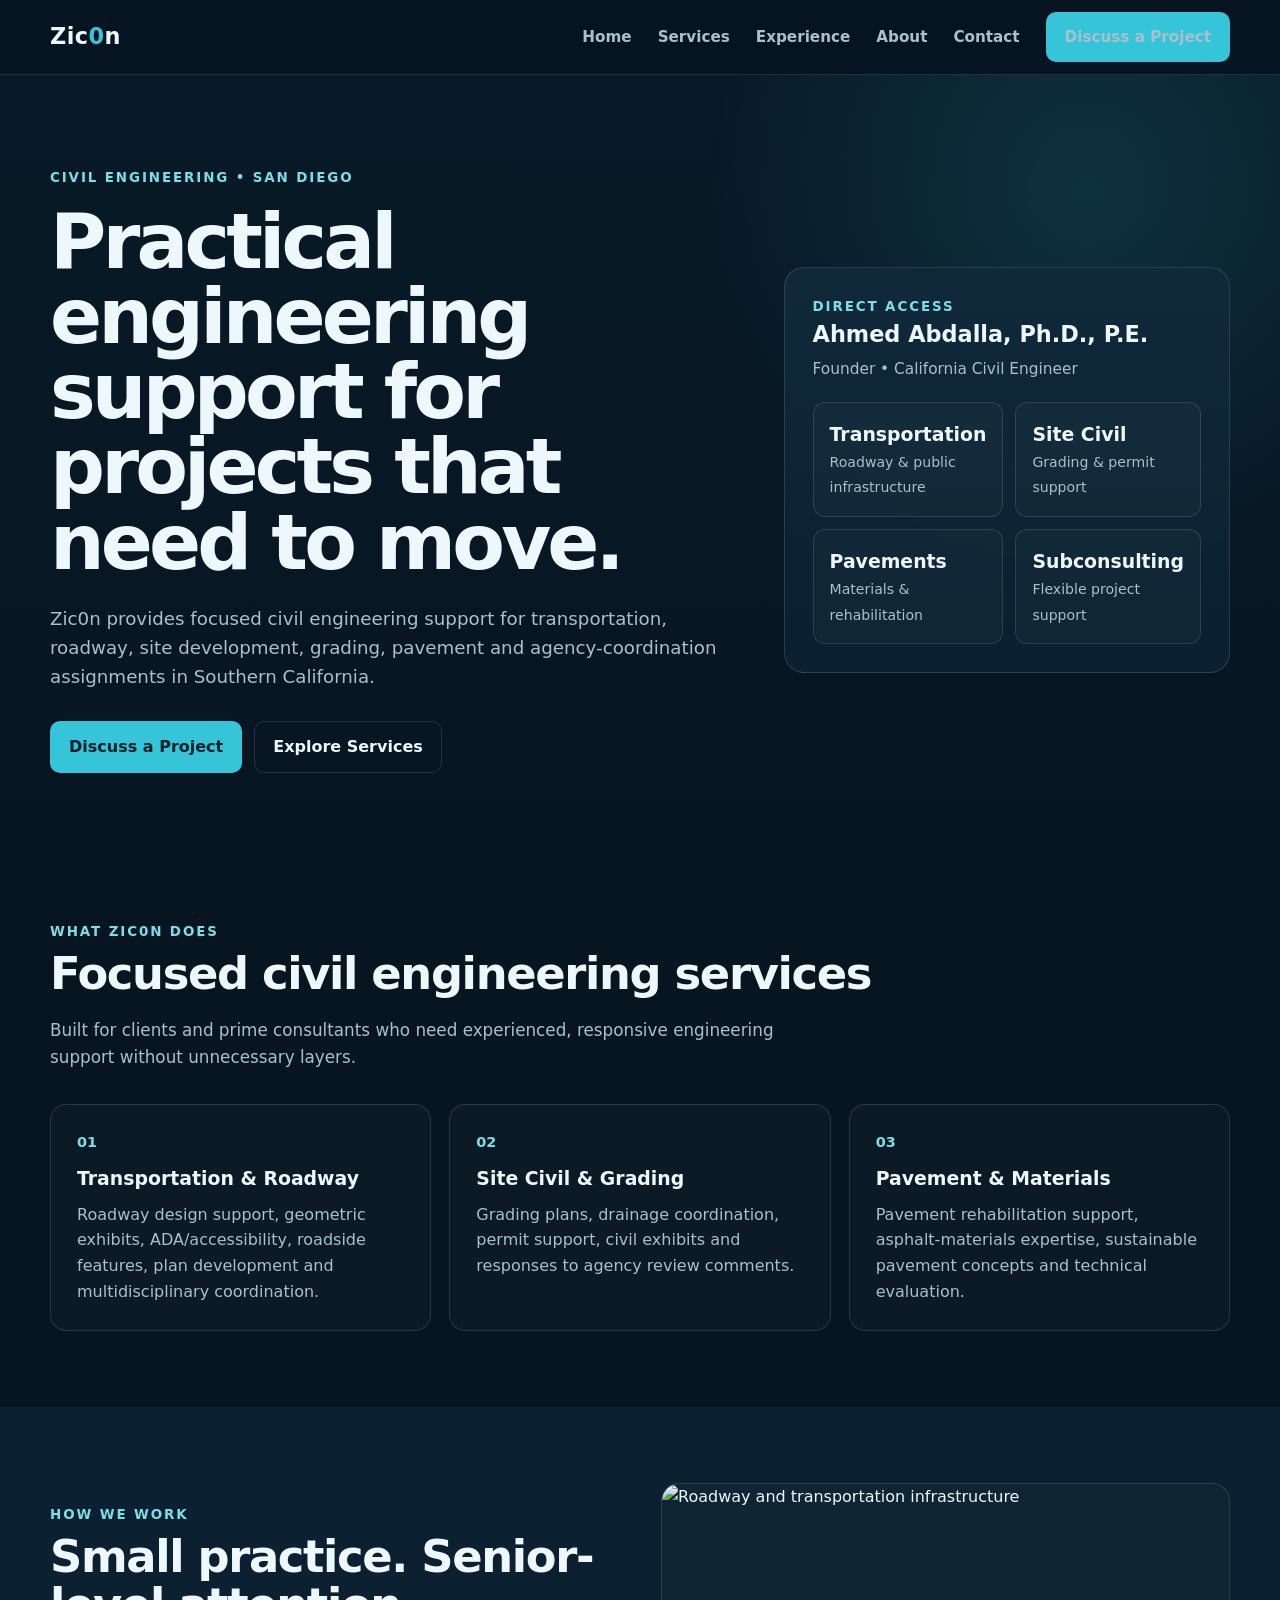
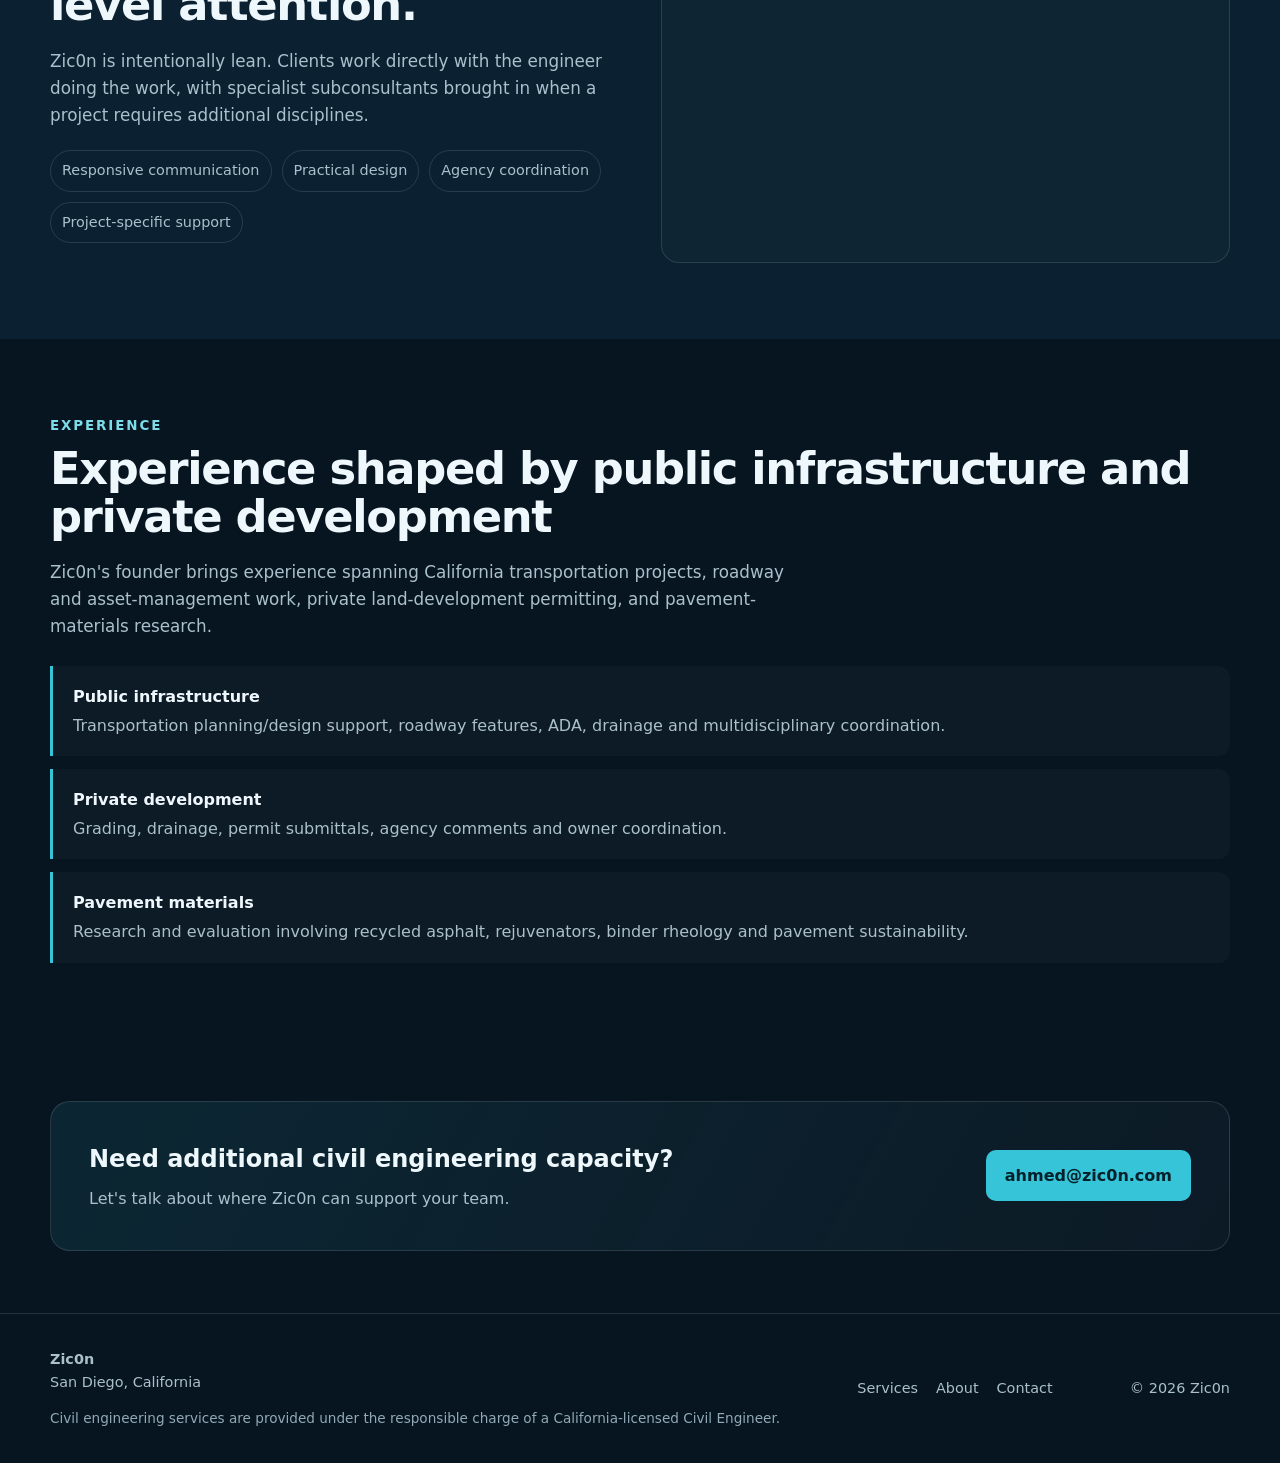
==== index.html @ ede92793 "Add files via upload" ====
<!doctype html><html lang="en"><head><meta charset="utf-8"><meta name="viewport" content="width=device-width,initial-scale=1"><title>Zic0n | Civil Engineering & Transportation Consulting</title><meta name="description" content="Zic0n is a San Diego civil engineering practice providing transportation, roadway, site civil, grading, pavement and agency coordination support."><link rel="canonical" href="https://zic0n.com/"><link rel="stylesheet" href="styles.css"></head><body><header class="nav"><div class="wrap nav-inner"><a class="brand" href="index.html">Zic<span>0</span>n</a><button class="menu-btn" aria-label="Toggle navigation" aria-expanded="false">Menu</button><nav class="nav-links"><a href="index.html">Home</a><a href="services.html">Services</a><a href="experience.html">Experience</a><a href="about.html">About</a><a href="contact.html">Contact</a><a class="btn btn-primary" href="mailto:ahmed@zic0n.com?subject=Project%20Inquiry">Discuss a Project</a></nav></div></header>
<main><section class="hero"><div class="wrap hero-grid"><div><div class="eyebrow">Civil Engineering • San Diego</div><h1>Practical engineering support for projects that need to move.</h1><p>Zic0n provides focused civil engineering support for transportation, roadway, site development, grading, pavement and agency-coordination assignments in Southern California.</p><div style="display:flex;gap:12px;flex-wrap:wrap"><a class="btn btn-primary" href="contact.html">Discuss a Project</a><a class="btn btn-ghost" href="services.html">Explore Services</a></div></div><aside class="hero-card"><div class="eyebrow">Direct access</div><strong>Ahmed Abdalla, Ph.D., P.E.</strong><p>Founder • California Civil Engineer</p><div class="stat-grid"><div class="stat"><b>Transportation</b><span>Roadway & public infrastructure</span></div><div class="stat"><b>Site Civil</b><span>Grading & permit support</span></div><div class="stat"><b>Pavements</b><span>Materials & rehabilitation</span></div><div class="stat"><b>Subconsulting</b><span>Flexible project support</span></div></div></aside></div></section>
<section class="section"><div class="wrap"><div class="eyebrow">What Zic0n does</div><h2>Focused civil engineering services</h2><p class="lead">Built for clients and prime consultants who need experienced, responsive engineering support without unnecessary layers.</p><div class="cards"><article class="card"><div class="num">01</div><h3>Transportation & Roadway</h3><p>Roadway design support, geometric exhibits, ADA/accessibility, roadside features, plan development and multidisciplinary coordination.</p></article><article class="card"><div class="num">02</div><h3>Site Civil & Grading</h3><p>Grading plans, drainage coordination, permit support, civil exhibits and responses to agency review comments.</p></article><article class="card"><div class="num">03</div><h3>Pavement & Materials</h3><p>Pavement rehabilitation support, asphalt-materials expertise, sustainable pavement concepts and technical evaluation.</p></article></div></div></section>
<section class="section section-alt"><div class="wrap split"><div><div class="eyebrow">How we work</div><h2>Small practice. Senior-level attention.</h2><p class="lead">Zic0n is intentionally lean. Clients work directly with the engineer doing the work, with specialist subconsultants brought in when a project requires additional disciplines.</p><div class="pill-row"><span class="pill">Responsive communication</span><span class="pill">Practical design</span><span class="pill">Agency coordination</span><span class="pill">Project-specific support</span></div></div><div class="photo"><img src="images/transportation-roadway.jpg" alt="Roadway and transportation infrastructure"></div></div></section>
<section class="section"><div class="wrap"><div class="eyebrow">Experience</div><h2>Experience shaped by public infrastructure and private development</h2><p class="lead">Zic0n's founder brings experience spanning California transportation projects, roadway and asset-management work, private land-development permitting, and pavement-materials research.</p><div class="list"><div class="list-item"><strong>Public infrastructure</strong><span>Transportation planning/design support, roadway features, ADA, drainage and multidisciplinary coordination.</span></div><div class="list-item"><strong>Private development</strong><span>Grading, drainage, permit submittals, agency comments and owner coordination.</span></div><div class="list-item"><strong>Pavement materials</strong><span>Research and evaluation involving recycled asphalt, rejuvenators, binder rheology and pavement sustainability.</span></div></div></div></section>
<section class="cta"><div class="wrap cta-box"><div><h2>Need additional civil engineering capacity?</h2><p>Let's talk about where Zic0n can support your team.</p></div><a class="btn btn-primary" href="mailto:ahmed@zic0n.com?subject=Project%20Inquiry">ahmed@zic0n.com</a></div></section></main><footer class="footer"><div class="wrap footer-inner"><div><strong>Zic0n</strong><div>San Diego, California</div><div class="notice">Civil engineering services are provided under the responsible charge of a California-licensed Civil Engineer.</div></div><div class="footer-links"><a href="services.html">Services</a><a href="about.html">About</a><a href="contact.html">Contact</a></div><div>© <span data-year></span> Zic0n</div></div></footer><script src="app.js"></script></body></html>
---- styles.css ----
:root{
  --navy:#071521;--navy2:#0b2131;--panel:#102a3b;--text:#eef7fb;--muted:#aac0cb;
  --cyan:#36c5d8;--cyan2:#7ddce8;--line:rgba(255,255,255,.12);--white:#fff;--max:1180px;
}
*{box-sizing:border-box}html{scroll-behavior:smooth}body{margin:0;font-family:Inter,ui-sans-serif,system-ui,-apple-system,BlinkMacSystemFont,"Segoe UI",sans-serif;background:var(--navy);color:var(--text);line-height:1.6}a{color:inherit;text-decoration:none}img{max-width:100%;display:block}.wrap{width:min(calc(100% - 40px),var(--max));margin:auto}.nav{position:sticky;top:0;z-index:20;background:rgba(7,21,33,.94);backdrop-filter:blur(14px);border-bottom:1px solid var(--line)}.nav-inner{height:74px;display:flex;align-items:center;justify-content:space-between;gap:24px}.brand{font-size:1.4rem;font-weight:800;letter-spacing:.02em}.brand span{color:var(--cyan)}.nav-links{display:flex;gap:26px;align-items:center}.nav-links a{color:var(--muted);font-weight:600;font-size:.95rem}.nav-links a:hover,.nav-links a[aria-current="page"]{color:var(--white)}.btn{display:inline-flex;align-items:center;justify-content:center;gap:10px;padding:12px 18px;border-radius:10px;font-weight:750;border:1px solid transparent}.btn-primary{background:var(--cyan);color:#04202a}.btn-primary:hover{filter:brightness(1.05)}.btn-ghost{border-color:var(--line);color:var(--text)}.hero{padding:92px 0 72px;background:radial-gradient(circle at 85% 15%,rgba(54,197,216,.14),transparent 30%),linear-gradient(180deg,#081a27 0%,#071521 100%)}.eyebrow{color:var(--cyan2);font-size:.84rem;letter-spacing:.14em;text-transform:uppercase;font-weight:800}.hero-grid{display:grid;grid-template-columns:1.25fr .75fr;gap:52px;align-items:center}.hero h1{font-size:clamp(2.5rem,6vw,5.2rem);line-height:.98;margin:15px 0 24px;letter-spacing:-.05em;max-width:900px}.hero p{font-size:1.14rem;color:var(--muted);max-width:760px;margin:0 0 30px}.hero-card{background:linear-gradient(180deg,rgba(16,42,59,.96),rgba(11,33,49,.96));border:1px solid var(--line);padding:28px;border-radius:20px}.hero-card strong{display:block;font-size:1.4rem;margin-bottom:4px}.hero-card p{font-size:.96rem;margin:0}.stat-grid{display:grid;grid-template-columns:repeat(2,1fr);gap:12px;margin-top:20px}.stat{padding:16px;border:1px solid var(--line);border-radius:12px;background:rgba(255,255,255,.025)}.stat b{display:block;font-size:1.18rem}.stat span{color:var(--muted);font-size:.88rem}.section{padding:76px 0}.section-alt{background:var(--navy2)}.section h2{font-size:clamp(2rem,3.5vw,3rem);line-height:1.08;margin:8px 0 18px;letter-spacing:-.03em}.lead{color:var(--muted);max-width:760px;font-size:1.05rem}.cards{display:grid;grid-template-columns:repeat(3,1fr);gap:18px;margin-top:34px}.card{border:1px solid var(--line);background:rgba(255,255,255,.025);border-radius:16px;padding:26px}.card h3{margin:8px 0 9px;font-size:1.18rem}.card p{color:var(--muted);margin:0}.card .num{color:var(--cyan2);font-weight:800;font-size:.9rem}.split{display:grid;grid-template-columns:1fr 1fr;gap:42px;align-items:center}.photo{border-radius:18px;overflow:hidden;border:1px solid var(--line);min-height:380px;background:#0e2534}.photo img{width:100%;height:100%;object-fit:cover}.pill-row{display:flex;flex-wrap:wrap;gap:10px;margin-top:22px}.pill{border:1px solid var(--line);padding:8px 11px;border-radius:999px;color:var(--muted);font-size:.9rem}.list{display:grid;gap:13px;margin-top:26px}.list-item{padding:18px 20px;border-left:3px solid var(--cyan);background:rgba(255,255,255,.025);border-radius:0 12px 12px 0}.list-item strong{display:block;margin-bottom:3px}.list-item span{color:var(--muted)}.cta{padding:62px 0}.cta-box{border:1px solid var(--line);border-radius:20px;padding:38px;background:linear-gradient(120deg,rgba(54,197,216,.1),rgba(255,255,255,.025));display:flex;justify-content:space-between;gap:30px;align-items:center}.cta h2{margin:0 0 8px}.cta p{margin:0;color:var(--muted)}.page-hero{padding:72px 0 44px;border-bottom:1px solid var(--line);background:linear-gradient(180deg,#091b29,#071521)}.page-hero h1{font-size:clamp(2.5rem,5vw,4.3rem);margin:10px 0 14px;letter-spacing:-.04em}.page-hero p{color:var(--muted);max-width:760px;font-size:1.08rem}.service-grid{display:grid;grid-template-columns:repeat(2,1fr);gap:18px;margin-top:34px}.service{padding:28px;border:1px solid var(--line);border-radius:16px;background:rgba(255,255,255,.025)}.service h3{margin:0 0 10px}.service p{color:var(--muted);margin:0}.service ul{color:var(--muted);padding-left:20px;margin:14px 0 0}.experience{display:grid;grid-template-columns:repeat(2,1fr);gap:18px;margin-top:34px}.exp{padding:26px;border:1px solid var(--line);border-radius:16px;background:rgba(255,255,255,.025)}.exp small{color:var(--cyan2);text-transform:uppercase;letter-spacing:.1em;font-weight:800}.exp h3{margin:7px 0}.exp p{color:var(--muted);margin:0}.bio{display:grid;grid-template-columns:300px 1fr;gap:42px;align-items:start}.bio img{border-radius:18px;border:1px solid var(--line);width:100%;aspect-ratio:4/5;object-fit:cover}.bio h2{margin-top:0}.contact-grid{display:grid;grid-template-columns:1fr 1fr;gap:24px}.contact-card{padding:28px;border:1px solid var(--line);border-radius:16px;background:rgba(255,255,255,.025)}.contact-card h3{margin-top:0}.contact-card p{color:var(--muted)}.footer{padding:34px 0;border-top:1px solid var(--line);color:var(--muted);font-size:.9rem}.footer-inner{display:flex;justify-content:space-between;gap:24px;align-items:center}.footer-links{display:flex;gap:18px}.notice{font-size:.85rem;color:#91aab6;margin-top:14px}.menu-btn{display:none;background:none;border:1px solid var(--line);color:var(--text);padding:8px 11px;border-radius:8px}
@media(max-width:800px){.hero-grid,.split,.bio,.contact-grid{grid-template-columns:1fr}.cards{grid-template-columns:1fr}.service-grid,.experience{grid-template-columns:1fr}.hero{padding-top:64px}.nav-links{display:none;position:absolute;left:20px;right:20px;top:68px;background:#0a1e2d;border:1px solid var(--line);border-radius:12px;padding:16px;flex-direction:column;align-items:stretch}.nav-links.open{display:flex}.menu-btn{display:block}.cta-box,.footer-inner{align-items:flex-start;flex-direction:column}.bio{gap:24px}.bio img{max-width:300px}.hero-card{margin-top:8px}}
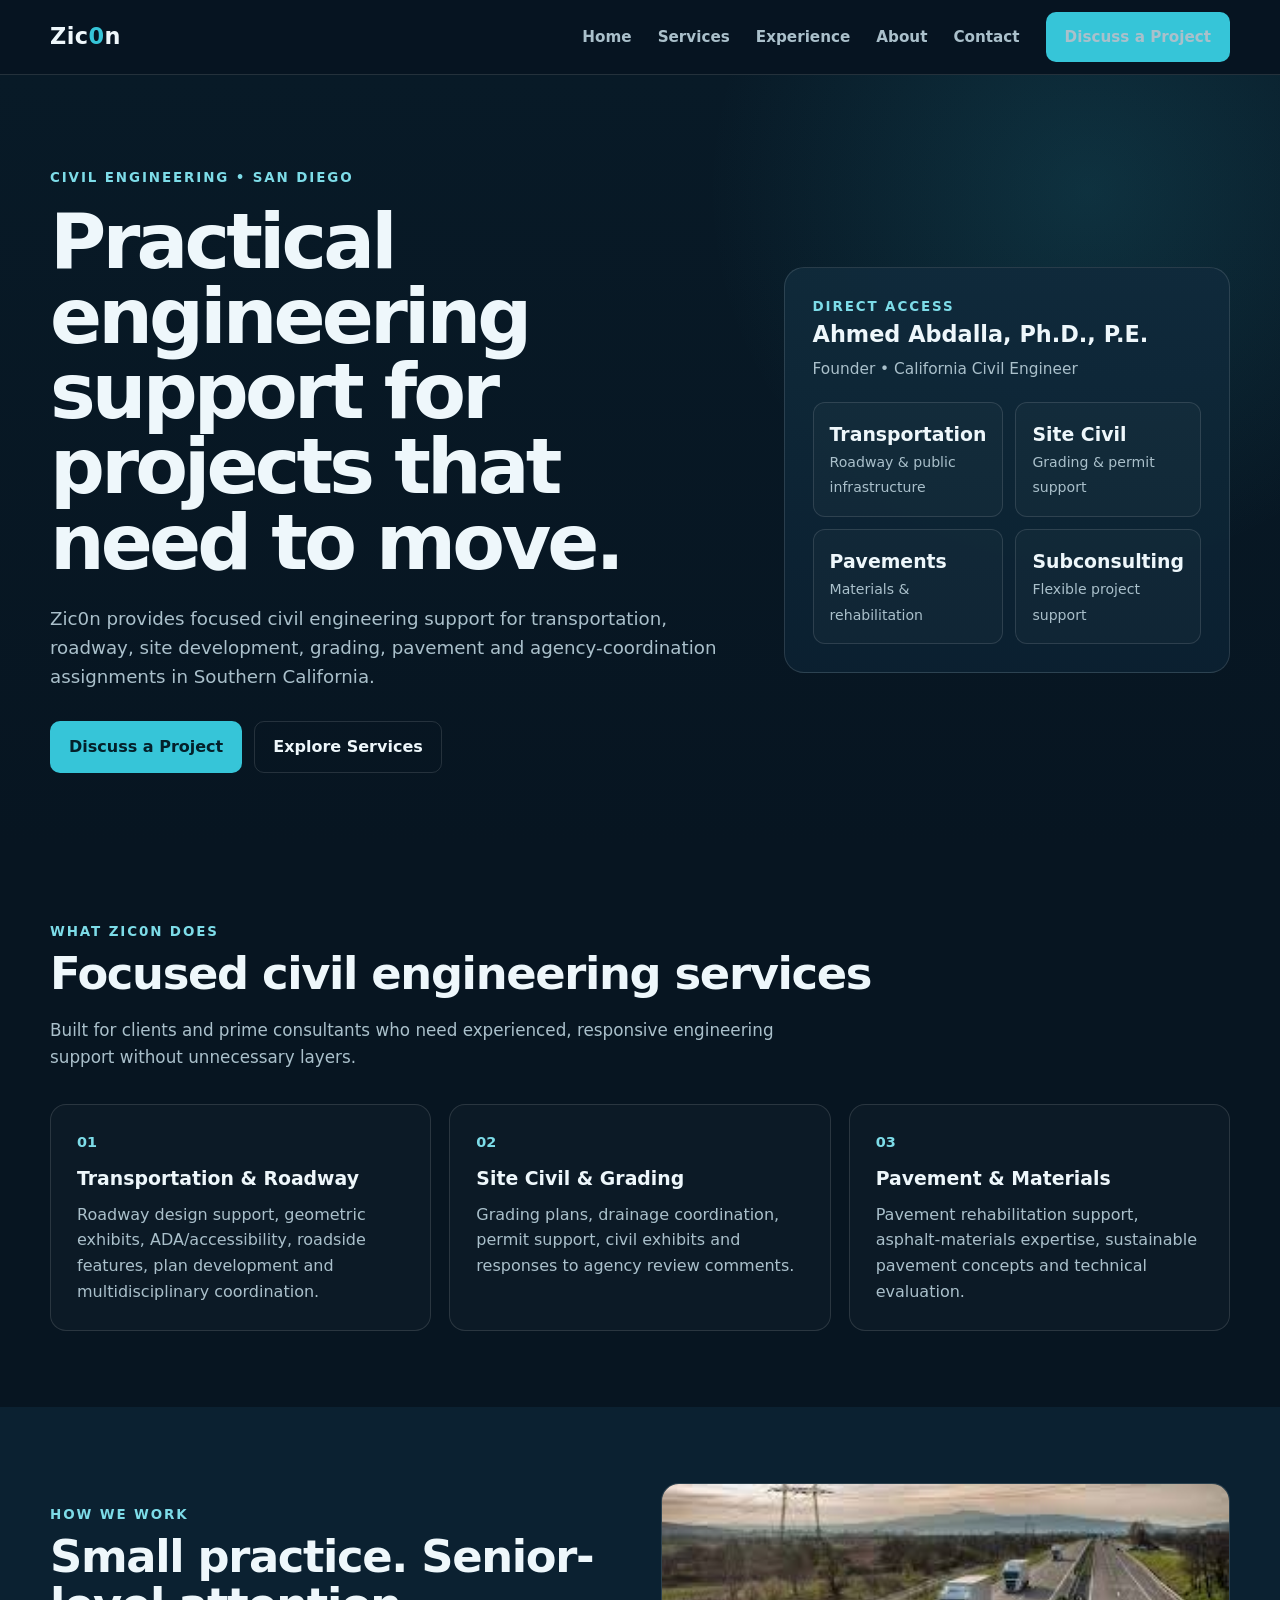
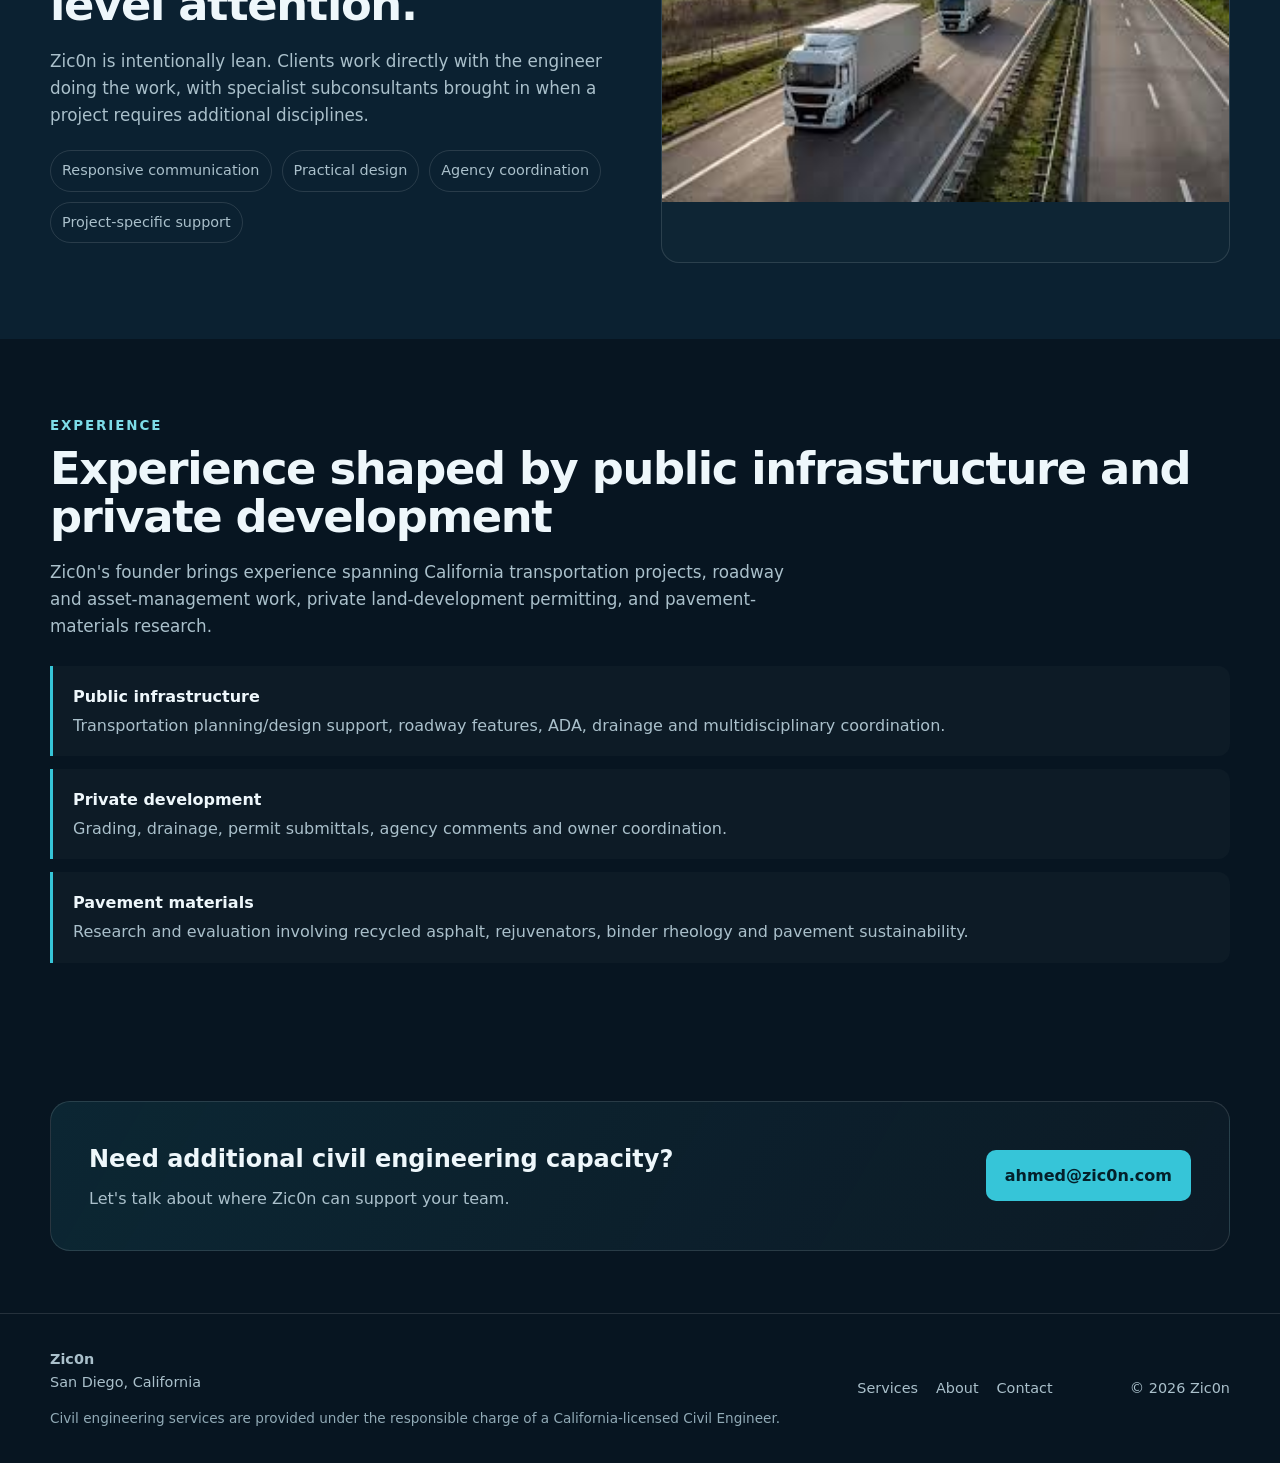
==== commit b14aa220: "Update index.html" ====
--- a/index.html
+++ b/index.html
@@ -1,6 +1,6 @@
 <!doctype html><html lang="en"><head><meta charset="utf-8"><meta name="viewport" content="width=device-width,initial-scale=1"><title>Zic0n | Civil Engineering & Transportation Consulting</title><meta name="description" content="Zic0n is a San Diego civil engineering practice providing transportation, roadway, site civil, grading, pavement and agency coordination support."><link rel="canonical" href="https://zic0n.com/"><link rel="stylesheet" href="styles.css"></head><body><header class="nav"><div class="wrap nav-inner"><a class="brand" href="index.html">Zic<span>0</span>n</a><button class="menu-btn" aria-label="Toggle navigation" aria-expanded="false">Menu</button><nav class="nav-links"><a href="index.html">Home</a><a href="services.html">Services</a><a href="experience.html">Experience</a><a href="about.html">About</a><a href="contact.html">Contact</a><a class="btn btn-primary" href="mailto:ahmed@zic0n.com?subject=Project%20Inquiry">Discuss a Project</a></nav></div></header>
 <main><section class="hero"><div class="wrap hero-grid"><div><div class="eyebrow">Civil Engineering • San Diego</div><h1>Practical engineering support for projects that need to move.</h1><p>Zic0n provides focused civil engineering support for transportation, roadway, site development, grading, pavement and agency-coordination assignments in Southern California.</p><div style="display:flex;gap:12px;flex-wrap:wrap"><a class="btn btn-primary" href="contact.html">Discuss a Project</a><a class="btn btn-ghost" href="services.html">Explore Services</a></div></div><aside class="hero-card"><div class="eyebrow">Direct access</div><strong>Ahmed Abdalla, Ph.D., P.E.</strong><p>Founder • California Civil Engineer</p><div class="stat-grid"><div class="stat"><b>Transportation</b><span>Roadway & public infrastructure</span></div><div class="stat"><b>Site Civil</b><span>Grading & permit support</span></div><div class="stat"><b>Pavements</b><span>Materials & rehabilitation</span></div><div class="stat"><b>Subconsulting</b><span>Flexible project support</span></div></div></aside></div></section>
 <section class="section"><div class="wrap"><div class="eyebrow">What Zic0n does</div><h2>Focused civil engineering services</h2><p class="lead">Built for clients and prime consultants who need experienced, responsive engineering support without unnecessary layers.</p><div class="cards"><article class="card"><div class="num">01</div><h3>Transportation & Roadway</h3><p>Roadway design support, geometric exhibits, ADA/accessibility, roadside features, plan development and multidisciplinary coordination.</p></article><article class="card"><div class="num">02</div><h3>Site Civil & Grading</h3><p>Grading plans, drainage coordination, permit support, civil exhibits and responses to agency review comments.</p></article><article class="card"><div class="num">03</div><h3>Pavement & Materials</h3><p>Pavement rehabilitation support, asphalt-materials expertise, sustainable pavement concepts and technical evaluation.</p></article></div></div></section>
-<section class="section section-alt"><div class="wrap split"><div><div class="eyebrow">How we work</div><h2>Small practice. Senior-level attention.</h2><p class="lead">Zic0n is intentionally lean. Clients work directly with the engineer doing the work, with specialist subconsultants brought in when a project requires additional disciplines.</p><div class="pill-row"><span class="pill">Responsive communication</span><span class="pill">Practical design</span><span class="pill">Agency coordination</span><span class="pill">Project-specific support</span></div></div><div class="photo"><img src="images/transportation-roadway.jpg" alt="Roadway and transportation infrastructure"></div></div></section>
+<section class="section section-alt"><div class="wrap split"><div><div class="eyebrow">How we work</div><h2>Small practice. Senior-level attention.</h2><p class="lead">Zic0n is intentionally lean. Clients work directly with the engineer doing the work, with specialist subconsultants brought in when a project requires additional disciplines.</p><div class="pill-row"><span class="pill">Responsive communication</span><span class="pill">Practical design</span><span class="pill">Agency coordination</span><span class="pill">Project-specific support</span></div></div><div class="photo"><img src="images/transportation and roadway.jpg" alt="Roadway and transportation infrastructure"></div></div></section>
 <section class="section"><div class="wrap"><div class="eyebrow">Experience</div><h2>Experience shaped by public infrastructure and private development</h2><p class="lead">Zic0n's founder brings experience spanning California transportation projects, roadway and asset-management work, private land-development permitting, and pavement-materials research.</p><div class="list"><div class="list-item"><strong>Public infrastructure</strong><span>Transportation planning/design support, roadway features, ADA, drainage and multidisciplinary coordination.</span></div><div class="list-item"><strong>Private development</strong><span>Grading, drainage, permit submittals, agency comments and owner coordination.</span></div><div class="list-item"><strong>Pavement materials</strong><span>Research and evaluation involving recycled asphalt, rejuvenators, binder rheology and pavement sustainability.</span></div></div></div></section>
 <section class="cta"><div class="wrap cta-box"><div><h2>Need additional civil engineering capacity?</h2><p>Let's talk about where Zic0n can support your team.</p></div><a class="btn btn-primary" href="mailto:ahmed@zic0n.com?subject=Project%20Inquiry">ahmed@zic0n.com</a></div></section></main><footer class="footer"><div class="wrap footer-inner"><div><strong>Zic0n</strong><div>San Diego, California</div><div class="notice">Civil engineering services are provided under the responsible charge of a California-licensed Civil Engineer.</div></div><div class="footer-links"><a href="services.html">Services</a><a href="about.html">About</a><a href="contact.html">Contact</a></div><div>© <span data-year></span> Zic0n</div></div></footer><script src="app.js"></script></body></html>
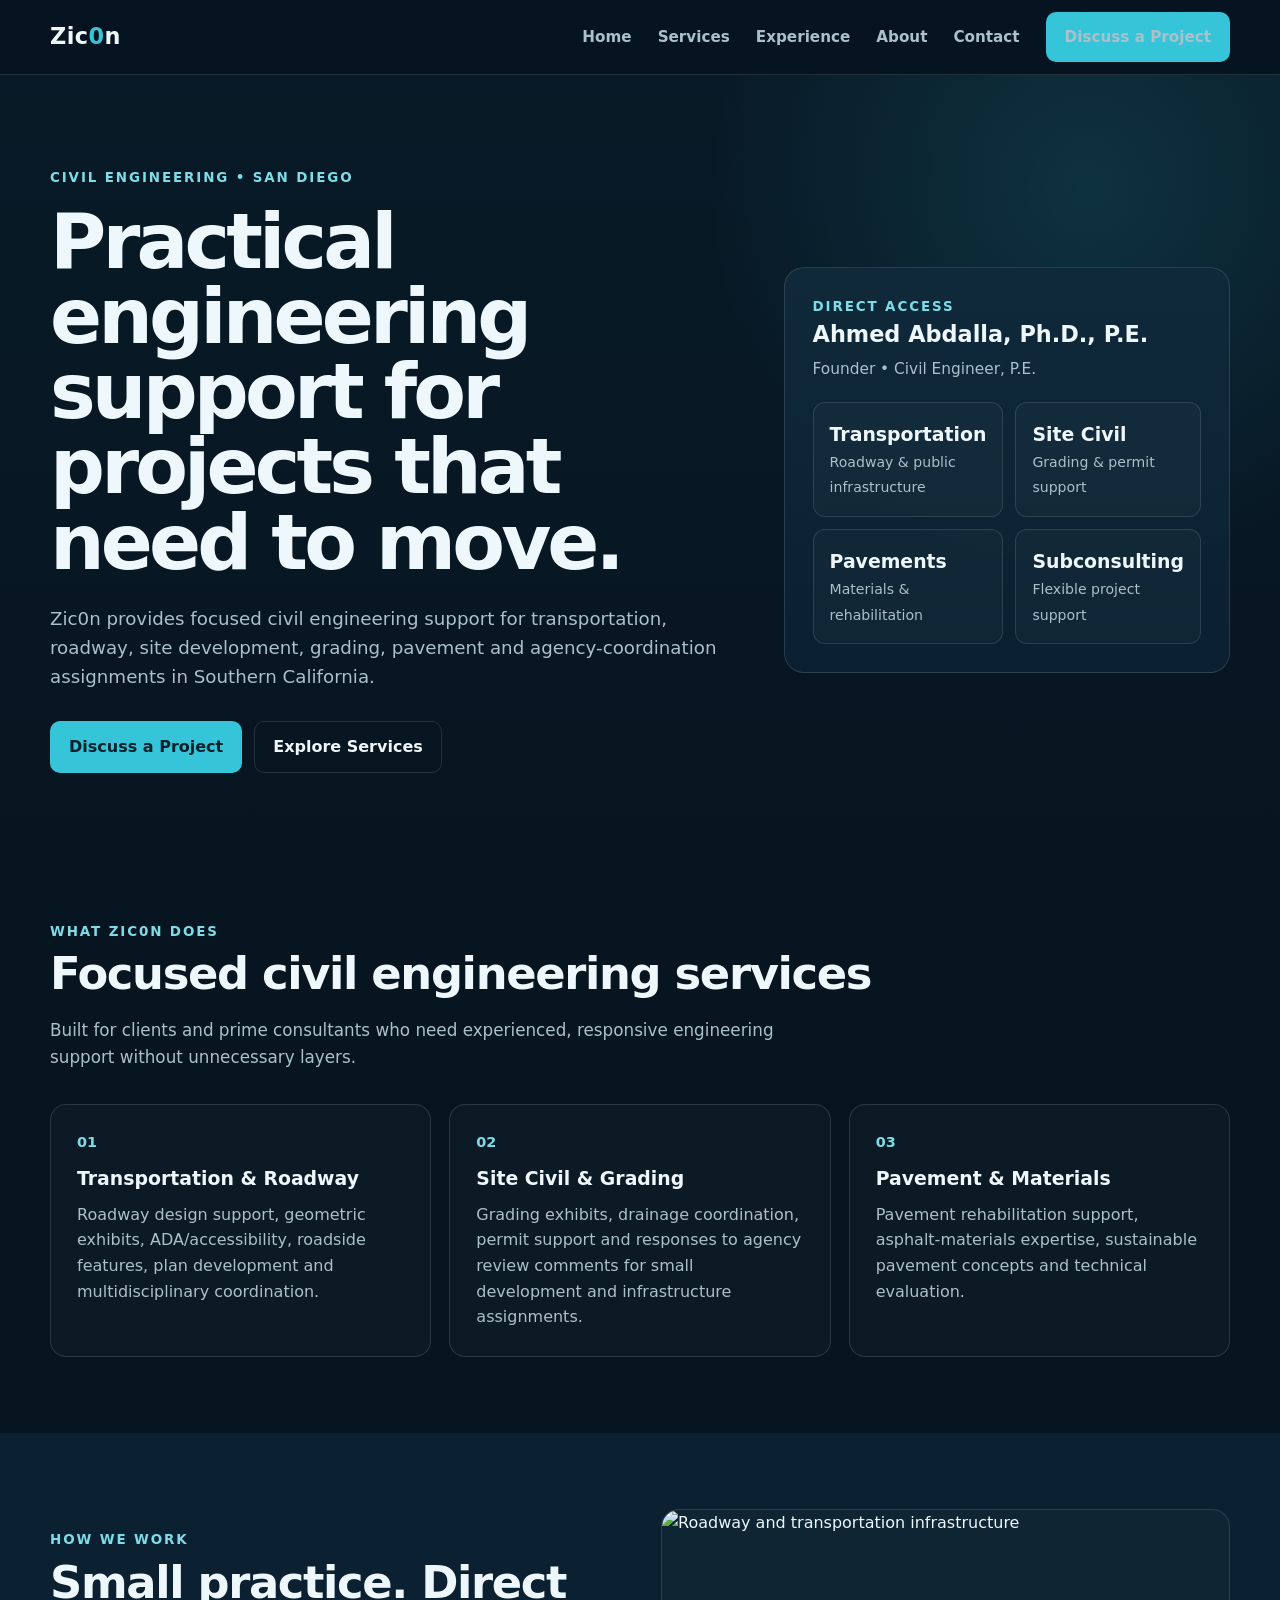
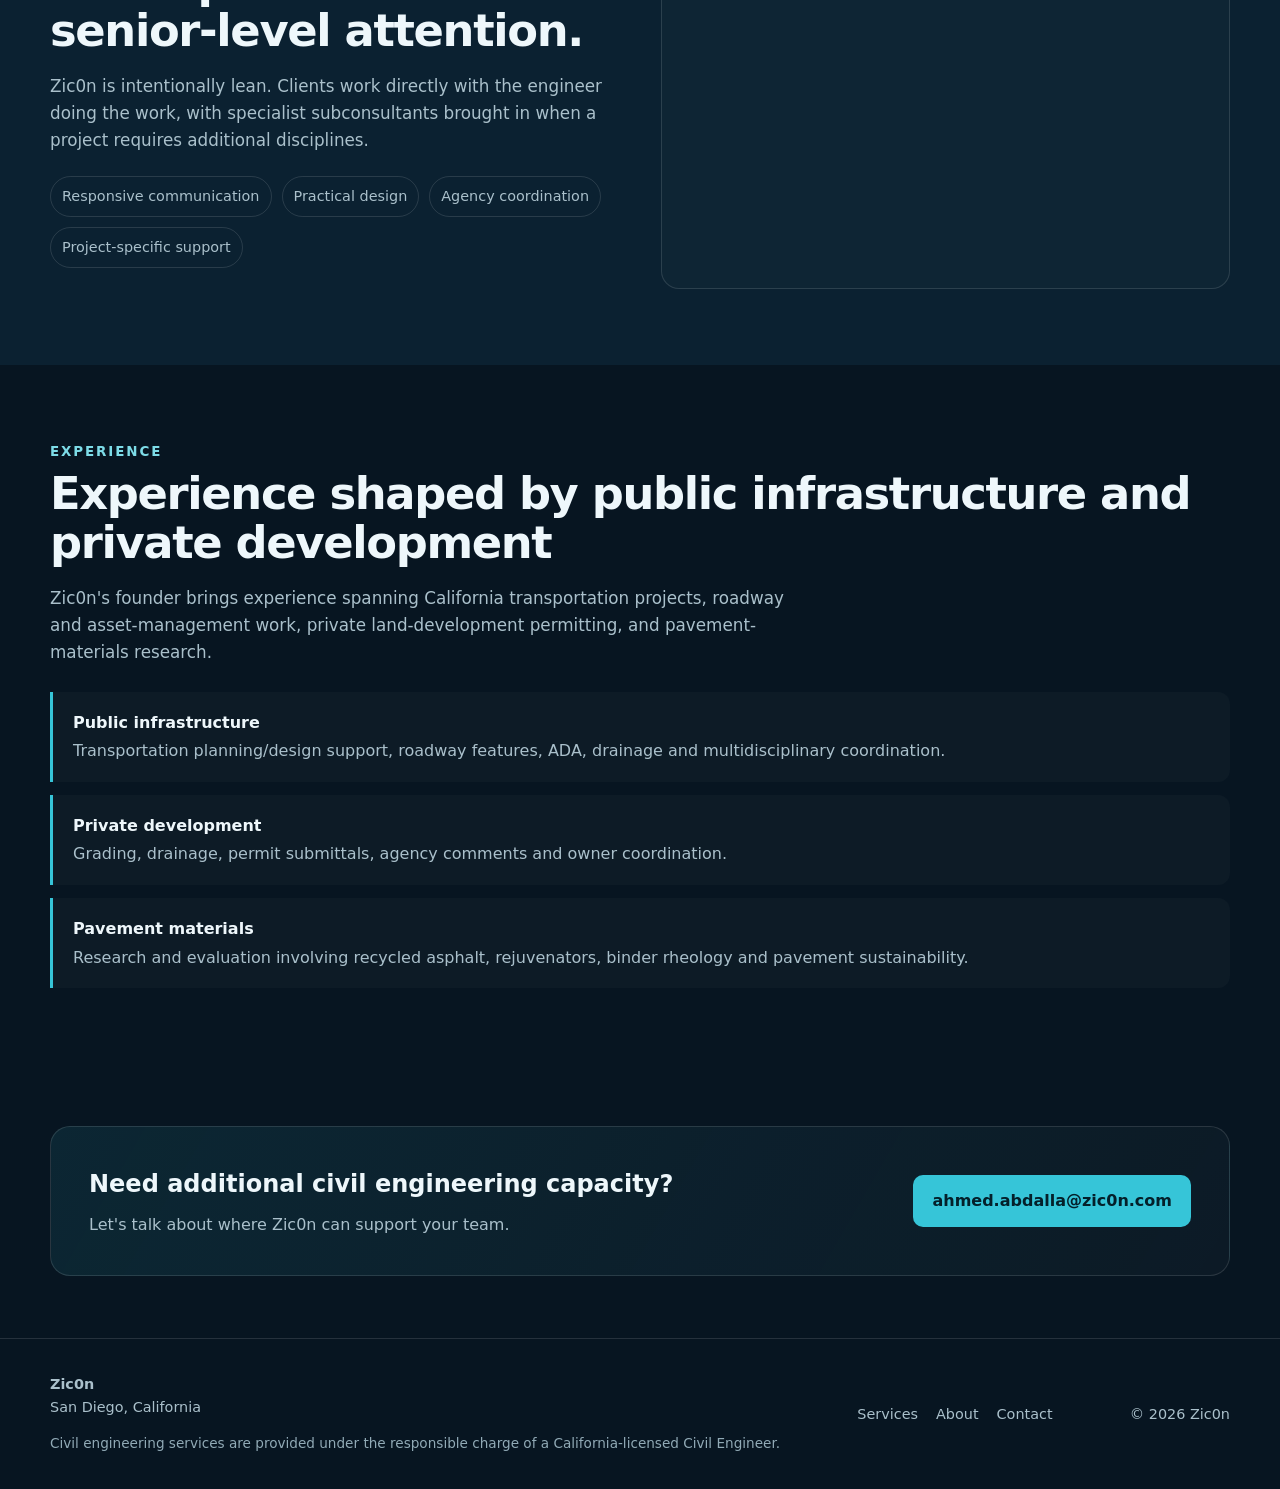
==== commit c616b682: "Add files via upload" ====
--- a/index.html
+++ b/index.html
@@ -1,6 +1,6 @@
-<!doctype html><html lang="en"><head><meta charset="utf-8"><meta name="viewport" content="width=device-width,initial-scale=1"><title>Zic0n | Civil Engineering & Transportation Consulting</title><meta name="description" content="Zic0n is a San Diego civil engineering practice providing transportation, roadway, site civil, grading, pavement and agency coordination support."><link rel="canonical" href="https://zic0n.com/"><link rel="stylesheet" href="styles.css"></head><body><header class="nav"><div class="wrap nav-inner"><a class="brand" href="index.html">Zic<span>0</span>n</a><button class="menu-btn" aria-label="Toggle navigation" aria-expanded="false">Menu</button><nav class="nav-links"><a href="index.html">Home</a><a href="services.html">Services</a><a href="experience.html">Experience</a><a href="about.html">About</a><a href="contact.html">Contact</a><a class="btn btn-primary" href="mailto:ahmed@zic0n.com?subject=Project%20Inquiry">Discuss a Project</a></nav></div></header>
-<main><section class="hero"><div class="wrap hero-grid"><div><div class="eyebrow">Civil Engineering • San Diego</div><h1>Practical engineering support for projects that need to move.</h1><p>Zic0n provides focused civil engineering support for transportation, roadway, site development, grading, pavement and agency-coordination assignments in Southern California.</p><div style="display:flex;gap:12px;flex-wrap:wrap"><a class="btn btn-primary" href="contact.html">Discuss a Project</a><a class="btn btn-ghost" href="services.html">Explore Services</a></div></div><aside class="hero-card"><div class="eyebrow">Direct access</div><strong>Ahmed Abdalla, Ph.D., P.E.</strong><p>Founder • California Civil Engineer</p><div class="stat-grid"><div class="stat"><b>Transportation</b><span>Roadway & public infrastructure</span></div><div class="stat"><b>Site Civil</b><span>Grading & permit support</span></div><div class="stat"><b>Pavements</b><span>Materials & rehabilitation</span></div><div class="stat"><b>Subconsulting</b><span>Flexible project support</span></div></div></aside></div></section>
-<section class="section"><div class="wrap"><div class="eyebrow">What Zic0n does</div><h2>Focused civil engineering services</h2><p class="lead">Built for clients and prime consultants who need experienced, responsive engineering support without unnecessary layers.</p><div class="cards"><article class="card"><div class="num">01</div><h3>Transportation & Roadway</h3><p>Roadway design support, geometric exhibits, ADA/accessibility, roadside features, plan development and multidisciplinary coordination.</p></article><article class="card"><div class="num">02</div><h3>Site Civil & Grading</h3><p>Grading plans, drainage coordination, permit support, civil exhibits and responses to agency review comments.</p></article><article class="card"><div class="num">03</div><h3>Pavement & Materials</h3><p>Pavement rehabilitation support, asphalt-materials expertise, sustainable pavement concepts and technical evaluation.</p></article></div></div></section>
-<section class="section section-alt"><div class="wrap split"><div><div class="eyebrow">How we work</div><h2>Small practice. Senior-level attention.</h2><p class="lead">Zic0n is intentionally lean. Clients work directly with the engineer doing the work, with specialist subconsultants brought in when a project requires additional disciplines.</p><div class="pill-row"><span class="pill">Responsive communication</span><span class="pill">Practical design</span><span class="pill">Agency coordination</span><span class="pill">Project-specific support</span></div></div><div class="photo"><img src="images/transportation and roadway.jpg" alt="Roadway and transportation infrastructure"></div></div></section>
+<!doctype html><html lang="en"><head><meta charset="utf-8"><meta name="viewport" content="width=device-width,initial-scale=1"><title>Zic0n | Civil Engineering & Transportation Consulting</title><meta name="description" content="Zic0n is a San Diego civil engineering practice providing transportation, roadway, site civil, grading, pavement and agency coordination support."><link rel="canonical" href="https://zic0n.com/"><link rel="stylesheet" href="styles.css"></head><body><header class="nav"><div class="wrap nav-inner"><a class="brand" href="index.html">Zic<span>0</span>n</a><button class="menu-btn" aria-label="Toggle navigation" aria-expanded="false">Menu</button><nav class="nav-links"><a href="index.html">Home</a><a href="services.html">Services</a><a href="experience.html">Experience</a><a href="about.html">About</a><a href="contact.html">Contact</a><a class="btn btn-primary" href="mailto:ahmed.abdalla@zic0n.com?subject=Project%20Inquiry">Discuss a Project</a></nav></div></header>
+<main><section class="hero"><div class="wrap hero-grid"><div><div class="eyebrow">Civil Engineering • San Diego</div><h1>Practical engineering support for projects that need to move.</h1><p>Zic0n provides focused civil engineering support for transportation, roadway, site development, grading, pavement and agency-coordination assignments in Southern California.</p><div style="display:flex;gap:12px;flex-wrap:wrap"><a class="btn btn-primary" href="contact.html">Discuss a Project</a><a class="btn btn-ghost" href="services.html">Explore Services</a></div></div><aside class="hero-card"><div class="eyebrow">Direct access</div><strong>Ahmed Abdalla, Ph.D., P.E.</strong><p>Founder • Civil Engineer, P.E.</p><div class="stat-grid"><div class="stat"><b>Transportation</b><span>Roadway & public infrastructure</span></div><div class="stat"><b>Site Civil</b><span>Grading & permit support</span></div><div class="stat"><b>Pavements</b><span>Materials & rehabilitation</span></div><div class="stat"><b>Subconsulting</b><span>Flexible project support</span></div></div></aside></div></section>
+<section class="section"><div class="wrap"><div class="eyebrow">What Zic0n does</div><h2>Focused civil engineering services</h2><p class="lead">Built for clients and prime consultants who need experienced, responsive engineering support without unnecessary layers.</p><div class="cards"><article class="card"><div class="num">01</div><h3>Transportation & Roadway</h3><p>Roadway design support, geometric exhibits, ADA/accessibility, roadside features, plan development and multidisciplinary coordination.</p></article><article class="card"><div class="num">02</div><h3>Site Civil & Grading</h3><p>Grading exhibits, drainage coordination, permit support and responses to agency review comments for small development and infrastructure assignments.</p></article><article class="card"><div class="num">03</div><h3>Pavement & Materials</h3><p>Pavement rehabilitation support, asphalt-materials expertise, sustainable pavement concepts and technical evaluation.</p></article></div></div></section>
+<section class="section section-alt"><div class="wrap split"><div><div class="eyebrow">How we work</div><h2>Small practice. Direct senior-level attention.</h2><p class="lead">Zic0n is intentionally lean. Clients work directly with the engineer doing the work, with specialist subconsultants brought in when a project requires additional disciplines.</p><div class="pill-row"><span class="pill">Responsive communication</span><span class="pill">Practical design</span><span class="pill">Agency coordination</span><span class="pill">Project-specific support</span></div></div><div class="photo"><img src="images/transportation-roadway.jpg" alt="Roadway and transportation infrastructure"></div></div></section>
 <section class="section"><div class="wrap"><div class="eyebrow">Experience</div><h2>Experience shaped by public infrastructure and private development</h2><p class="lead">Zic0n's founder brings experience spanning California transportation projects, roadway and asset-management work, private land-development permitting, and pavement-materials research.</p><div class="list"><div class="list-item"><strong>Public infrastructure</strong><span>Transportation planning/design support, roadway features, ADA, drainage and multidisciplinary coordination.</span></div><div class="list-item"><strong>Private development</strong><span>Grading, drainage, permit submittals, agency comments and owner coordination.</span></div><div class="list-item"><strong>Pavement materials</strong><span>Research and evaluation involving recycled asphalt, rejuvenators, binder rheology and pavement sustainability.</span></div></div></div></section>
-<section class="cta"><div class="wrap cta-box"><div><h2>Need additional civil engineering capacity?</h2><p>Let's talk about where Zic0n can support your team.</p></div><a class="btn btn-primary" href="mailto:ahmed@zic0n.com?subject=Project%20Inquiry">ahmed@zic0n.com</a></div></section></main><footer class="footer"><div class="wrap footer-inner"><div><strong>Zic0n</strong><div>San Diego, California</div><div class="notice">Civil engineering services are provided under the responsible charge of a California-licensed Civil Engineer.</div></div><div class="footer-links"><a href="services.html">Services</a><a href="about.html">About</a><a href="contact.html">Contact</a></div><div>© <span data-year></span> Zic0n</div></div></footer><script src="app.js"></script></body></html>
+<section class="cta"><div class="wrap cta-box"><div><h2>Need additional civil engineering capacity?</h2><p>Let's talk about where Zic0n can support your team.</p></div><a class="btn btn-primary" href="mailto:ahmed.abdalla@zic0n.com?subject=Project%20Inquiry">ahmed.abdalla@zic0n.com</a></div></section></main><footer class="footer"><div class="wrap footer-inner"><div><strong>Zic0n</strong><div>San Diego, California</div><div class="notice">Civil engineering services are provided under the responsible charge of a California-licensed Civil Engineer.</div></div><div class="footer-links"><a href="services.html">Services</a><a href="about.html">About</a><a href="contact.html">Contact</a></div><div>© <span data-year></span> Zic0n</div></div></footer><script src="app.js"></script></body></html>
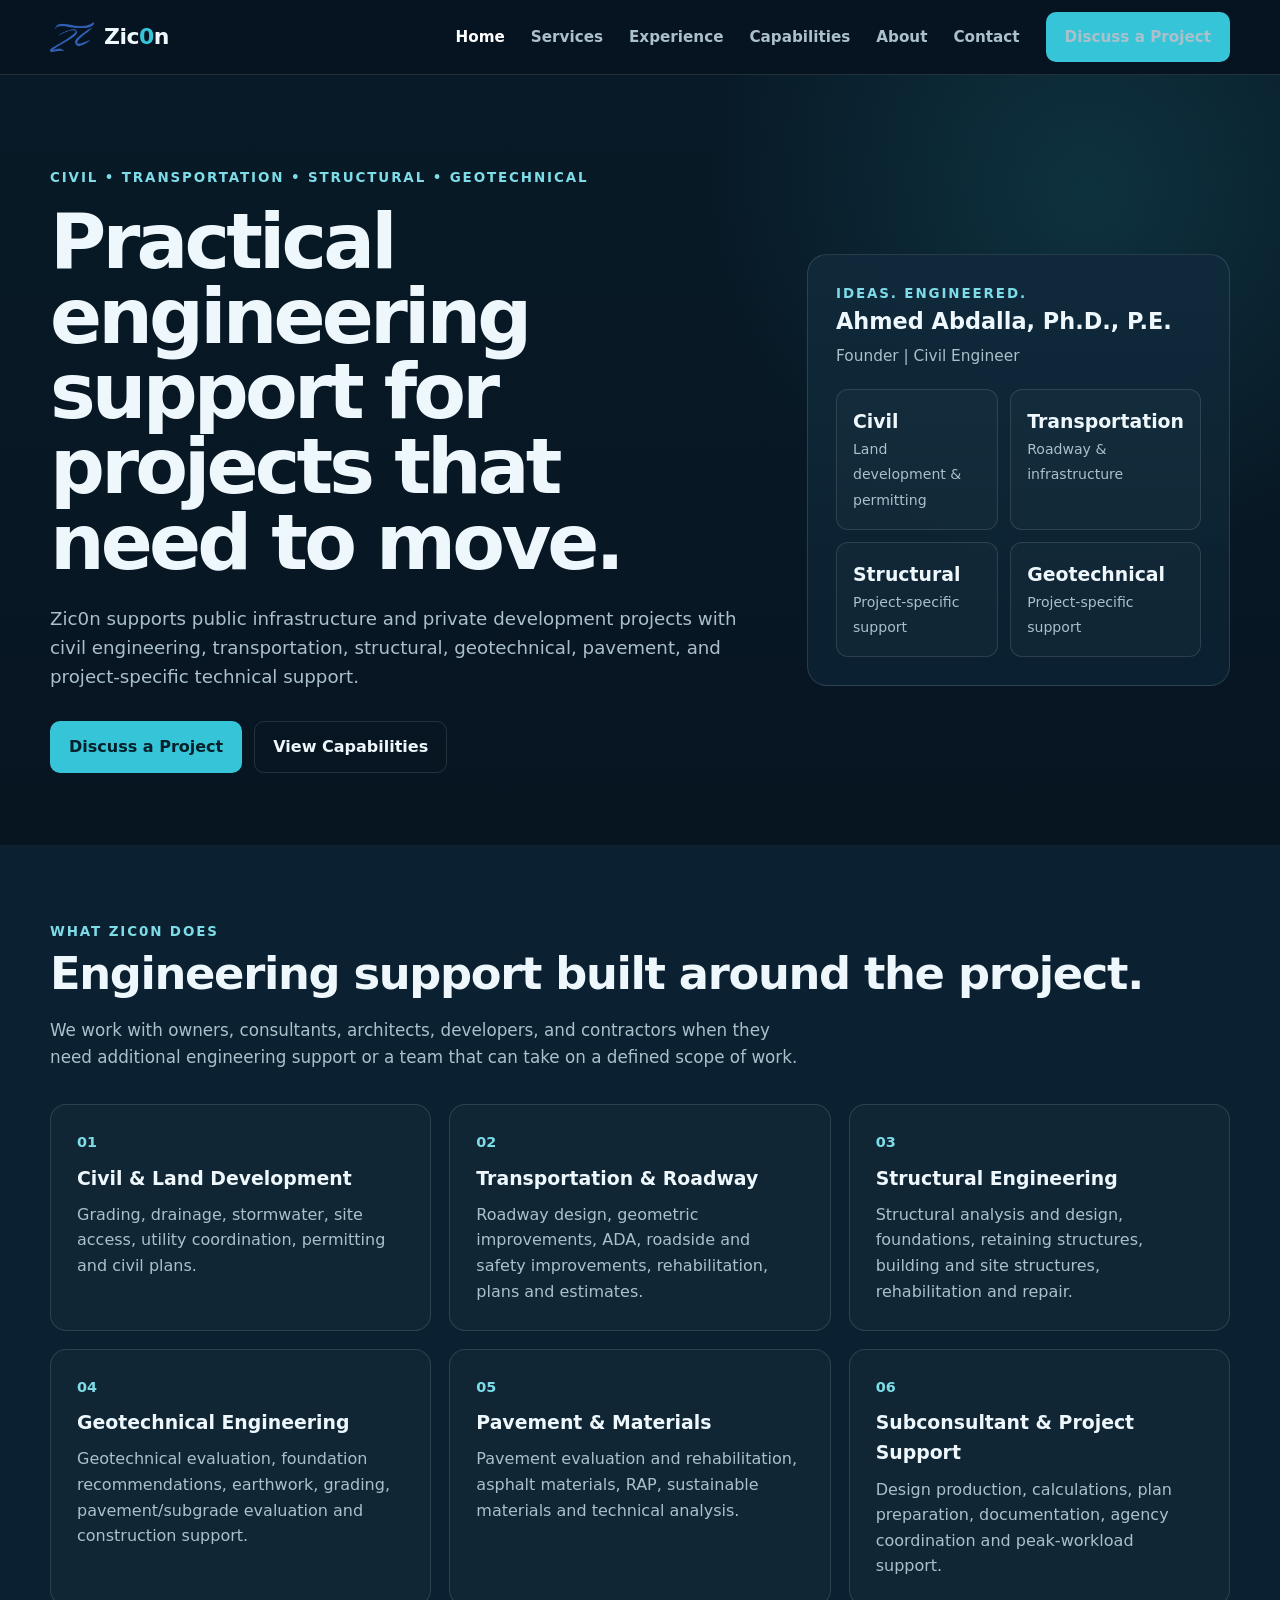
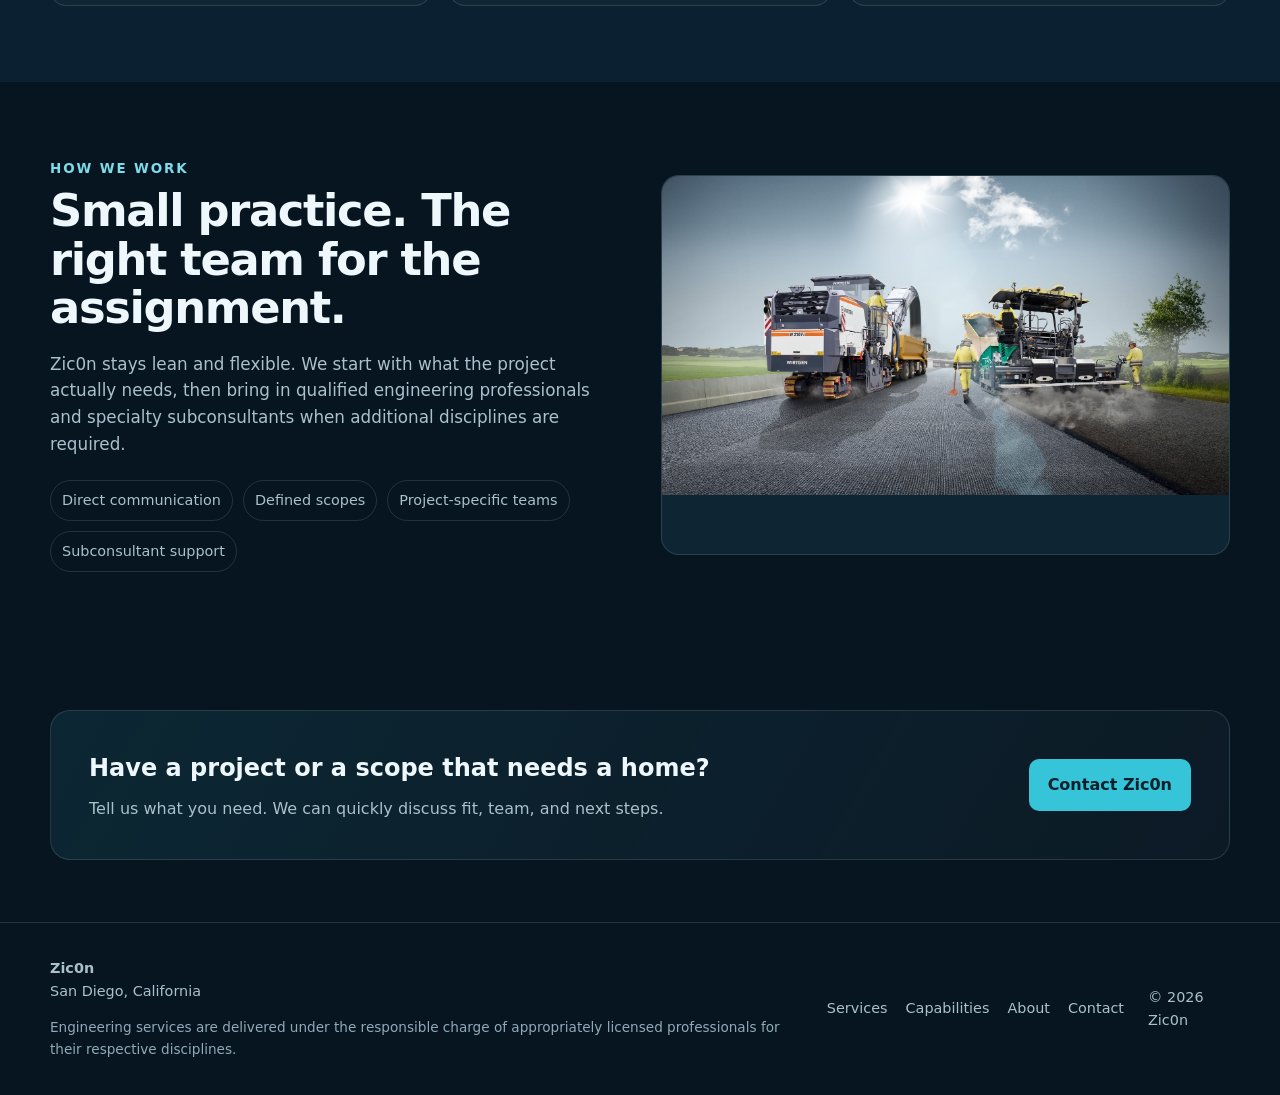
==== commit 82333df9: "Add files via upload" ====
--- a/index.html
+++ b/index.html
@@ -1,6 +1,36 @@
-<!doctype html><html lang="en"><head><meta charset="utf-8"><meta name="viewport" content="width=device-width,initial-scale=1"><title>Zic0n | Civil Engineering & Transportation Consulting</title><meta name="description" content="Zic0n is a San Diego civil engineering practice providing transportation, roadway, site civil, grading, pavement and agency coordination support."><link rel="canonical" href="https://zic0n.com/"><link rel="stylesheet" href="styles.css"></head><body><header class="nav"><div class="wrap nav-inner"><a class="brand" href="index.html">Zic<span>0</span>n</a><button class="menu-btn" aria-label="Toggle navigation" aria-expanded="false">Menu</button><nav class="nav-links"><a href="index.html">Home</a><a href="services.html">Services</a><a href="experience.html">Experience</a><a href="about.html">About</a><a href="contact.html">Contact</a><a class="btn btn-primary" href="mailto:ahmed.abdalla@zic0n.com?subject=Project%20Inquiry">Discuss a Project</a></nav></div></header>
-<main><section class="hero"><div class="wrap hero-grid"><div><div class="eyebrow">Civil Engineering • San Diego</div><h1>Practical engineering support for projects that need to move.</h1><p>Zic0n provides focused civil engineering support for transportation, roadway, site development, grading, pavement and agency-coordination assignments in Southern California.</p><div style="display:flex;gap:12px;flex-wrap:wrap"><a class="btn btn-primary" href="contact.html">Discuss a Project</a><a class="btn btn-ghost" href="services.html">Explore Services</a></div></div><aside class="hero-card"><div class="eyebrow">Direct access</div><strong>Ahmed Abdalla, Ph.D., P.E.</strong><p>Founder • Civil Engineer, P.E.</p><div class="stat-grid"><div class="stat"><b>Transportation</b><span>Roadway & public infrastructure</span></div><div class="stat"><b>Site Civil</b><span>Grading & permit support</span></div><div class="stat"><b>Pavements</b><span>Materials & rehabilitation</span></div><div class="stat"><b>Subconsulting</b><span>Flexible project support</span></div></div></aside></div></section>
-<section class="section"><div class="wrap"><div class="eyebrow">What Zic0n does</div><h2>Focused civil engineering services</h2><p class="lead">Built for clients and prime consultants who need experienced, responsive engineering support without unnecessary layers.</p><div class="cards"><article class="card"><div class="num">01</div><h3>Transportation & Roadway</h3><p>Roadway design support, geometric exhibits, ADA/accessibility, roadside features, plan development and multidisciplinary coordination.</p></article><article class="card"><div class="num">02</div><h3>Site Civil & Grading</h3><p>Grading exhibits, drainage coordination, permit support and responses to agency review comments for small development and infrastructure assignments.</p></article><article class="card"><div class="num">03</div><h3>Pavement & Materials</h3><p>Pavement rehabilitation support, asphalt-materials expertise, sustainable pavement concepts and technical evaluation.</p></article></div></div></section>
-<section class="section section-alt"><div class="wrap split"><div><div class="eyebrow">How we work</div><h2>Small practice. Direct senior-level attention.</h2><p class="lead">Zic0n is intentionally lean. Clients work directly with the engineer doing the work, with specialist subconsultants brought in when a project requires additional disciplines.</p><div class="pill-row"><span class="pill">Responsive communication</span><span class="pill">Practical design</span><span class="pill">Agency coordination</span><span class="pill">Project-specific support</span></div></div><div class="photo"><img src="images/transportation-roadway.jpg" alt="Roadway and transportation infrastructure"></div></div></section>
-<section class="section"><div class="wrap"><div class="eyebrow">Experience</div><h2>Experience shaped by public infrastructure and private development</h2><p class="lead">Zic0n's founder brings experience spanning California transportation projects, roadway and asset-management work, private land-development permitting, and pavement-materials research.</p><div class="list"><div class="list-item"><strong>Public infrastructure</strong><span>Transportation planning/design support, roadway features, ADA, drainage and multidisciplinary coordination.</span></div><div class="list-item"><strong>Private development</strong><span>Grading, drainage, permit submittals, agency comments and owner coordination.</span></div><div class="list-item"><strong>Pavement materials</strong><span>Research and evaluation involving recycled asphalt, rejuvenators, binder rheology and pavement sustainability.</span></div></div></div></section>
-<section class="cta"><div class="wrap cta-box"><div><h2>Need additional civil engineering capacity?</h2><p>Let's talk about where Zic0n can support your team.</p></div><a class="btn btn-primary" href="mailto:ahmed.abdalla@zic0n.com?subject=Project%20Inquiry">ahmed.abdalla@zic0n.com</a></div></section></main><footer class="footer"><div class="wrap footer-inner"><div><strong>Zic0n</strong><div>San Diego, California</div><div class="notice">Civil engineering services are provided under the responsible charge of a California-licensed Civil Engineer.</div></div><div class="footer-links"><a href="services.html">Services</a><a href="about.html">About</a><a href="contact.html">Contact</a></div><div>© <span data-year></span> Zic0n</div></div></footer><script src="app.js"></script></body></html>
+<!doctype html><html lang="en"><head>
+<meta charset="utf-8"><meta name="viewport" content="width=device-width,initial-scale=1">
+<title>Zic0n | Zic0n</title><meta name="description" content="San Diego engineering practice supporting civil, transportation, structural, geotechnical, pavement and project-specific assignments.">
+<link rel="icon" type="image/png" href="images/zic0n-logo-tile.png"><link rel="stylesheet" href="styles.css">
+</head><body><header class="nav"><div class="wrap nav-inner">
+<a class="brand brand-logo" href="index.html"><img src="images/zic0n-mark.png" alt="" aria-hidden="true"><span>Zic<span class="zero">0</span>n</span></a>
+<button class="menu-btn" aria-label="Toggle navigation" aria-expanded="false">Menu</button>
+<nav class="nav-links"><a href="index.html" aria-current="page">Home</a><a href="services.html">Services</a><a href="experience.html">Experience</a><a href="capabilities.html">Capabilities</a><a href="about.html">About</a><a href="contact.html">Contact</a><a class="btn btn-primary" href="mailto:ahmed.abdalla@zic0n.com?subject=Project%20Inquiry">Discuss a Project</a></nav>
+</div></header><main>
+<section class="hero"><div class="wrap hero-grid"><div>
+<div class="eyebrow">Civil • Transportation • Structural • Geotechnical</div>
+<h1>Practical engineering support for projects that need to move.</h1>
+<p>Zic0n supports public infrastructure and private development projects with civil engineering, transportation, structural, geotechnical, pavement, and project-specific technical support.</p>
+<div class="actions"><a class="btn btn-primary" href="mailto:ahmed.abdalla@zic0n.com?subject=Project%20Inquiry">Discuss a Project</a><a class="btn btn-ghost" href="capabilities.html">View Capabilities</a></div>
+</div><aside class="hero-card"><div class="eyebrow">Ideas. Engineered.</div><strong>Ahmed Abdalla, Ph.D., P.E.</strong><p>Founder | Civil Engineer</p>
+<div class="stat-grid"><div class="stat"><b>Civil</b><span>Land development & permitting</span></div><div class="stat"><b>Transportation</b><span>Roadway & infrastructure</span></div><div class="stat"><b>Structural</b><span>Project-specific support</span></div><div class="stat"><b>Geotechnical</b><span>Project-specific support</span></div></div></aside>
+</div></section>
+<section class="section section-alt"><div class="wrap"><div class="eyebrow">What Zic0n does</div><h2>Engineering support built around the project.</h2>
+<p class="lead">We work with owners, consultants, architects, developers, and contractors when they need additional engineering support or a team that can take on a defined scope of work.</p>
+<div class="cards">
+<article class="card"><div class="num">01</div><h3>Civil & Land Development</h3><p>Grading, drainage, stormwater, site access, utility coordination, permitting and civil plans.</p></article>
+<article class="card"><div class="num">02</div><h3>Transportation & Roadway</h3><p>Roadway design, geometric improvements, ADA, roadside and safety improvements, rehabilitation, plans and estimates.</p></article>
+<article class="card"><div class="num">03</div><h3>Structural Engineering</h3><p>Structural analysis and design, foundations, retaining structures, building and site structures, rehabilitation and repair.</p></article>
+<article class="card"><div class="num">04</div><h3>Geotechnical Engineering</h3><p>Geotechnical evaluation, foundation recommendations, earthwork, grading, pavement/subgrade evaluation and construction support.</p></article>
+<article class="card"><div class="num">05</div><h3>Pavement & Materials</h3><p>Pavement evaluation and rehabilitation, asphalt materials, RAP, sustainable materials and technical analysis.</p></article>
+<article class="card"><div class="num">06</div><h3>Subconsultant & Project Support</h3><p>Design production, calculations, plan preparation, documentation, agency coordination and peak-workload support.</p></article>
+</div></div></section>
+<section class="section"><div class="wrap split"><div><div class="eyebrow">How we work</div><h2>Small practice. The right team for the assignment.</h2>
+<p class="lead">Zic0n stays lean and flexible. We start with what the project actually needs, then bring in qualified engineering professionals and specialty subconsultants when additional disciplines are required.</p>
+<div class="pill-row"><span class="pill">Direct communication</span><span class="pill">Defined scopes</span><span class="pill">Project-specific teams</span><span class="pill">Subconsultant support</span></div></div>
+<div class="photo"><img src="images/road-rehabilitation.jpg" alt="Roadway infrastructure"></div></div></section>
+<section class="cta"><div class="wrap cta-box"><div><h2>Have a project or a scope that needs a home?</h2><p>Tell us what you need. We can quickly discuss fit, team, and next steps.</p></div><a class="btn btn-primary" href="contact.html">Contact Zic0n</a></div></section>
+</main><footer class="footer"><div class="wrap footer-inner">
+<div><strong>Zic0n</strong><div>San Diego, California</div><div class="notice">Engineering services are delivered under the responsible charge of appropriately licensed professionals for their respective disciplines.</div></div>
+<div class="footer-links"><a href="services.html">Services</a><a href="capabilities.html">Capabilities</a><a href="about.html">About</a><a href="contact.html">Contact</a></div>
+<div>© <span data-year></span> Zic0n</div></div></footer><script src="app.js"></script></body></html>
--- a/styles.css
+++ b/styles.css
@@ -4,3 +4,13 @@
 }
 *{box-sizing:border-box}html{scroll-behavior:smooth}body{margin:0;font-family:Inter,ui-sans-serif,system-ui,-apple-system,BlinkMacSystemFont,"Segoe UI",sans-serif;background:var(--navy);color:var(--text);line-height:1.6}a{color:inherit;text-decoration:none}img{max-width:100%;display:block}.wrap{width:min(calc(100% - 40px),var(--max));margin:auto}.nav{position:sticky;top:0;z-index:20;background:rgba(7,21,33,.94);backdrop-filter:blur(14px);border-bottom:1px solid var(--line)}.nav-inner{height:74px;display:flex;align-items:center;justify-content:space-between;gap:24px}.brand{font-size:1.4rem;font-weight:800;letter-spacing:.02em}.brand span{color:var(--cyan)}.nav-links{display:flex;gap:26px;align-items:center}.nav-links a{color:var(--muted);font-weight:600;font-size:.95rem}.nav-links a:hover,.nav-links a[aria-current="page"]{color:var(--white)}.btn{display:inline-flex;align-items:center;justify-content:center;gap:10px;padding:12px 18px;border-radius:10px;font-weight:750;border:1px solid transparent}.btn-primary{background:var(--cyan);color:#04202a}.btn-primary:hover{filter:brightness(1.05)}.btn-ghost{border-color:var(--line);color:var(--text)}.hero{padding:92px 0 72px;background:radial-gradient(circle at 85% 15%,rgba(54,197,216,.14),transparent 30%),linear-gradient(180deg,#081a27 0%,#071521 100%)}.eyebrow{color:var(--cyan2);font-size:.84rem;letter-spacing:.14em;text-transform:uppercase;font-weight:800}.hero-grid{display:grid;grid-template-columns:1.25fr .75fr;gap:52px;align-items:center}.hero h1{font-size:clamp(2.5rem,6vw,5.2rem);line-height:.98;margin:15px 0 24px;letter-spacing:-.05em;max-width:900px}.hero p{font-size:1.14rem;color:var(--muted);max-width:760px;margin:0 0 30px}.hero-card{background:linear-gradient(180deg,rgba(16,42,59,.96),rgba(11,33,49,.96));border:1px solid var(--line);padding:28px;border-radius:20px}.hero-card strong{display:block;font-size:1.4rem;margin-bottom:4px}.hero-card p{font-size:.96rem;margin:0}.stat-grid{display:grid;grid-template-columns:repeat(2,1fr);gap:12px;margin-top:20px}.stat{padding:16px;border:1px solid var(--line);border-radius:12px;background:rgba(255,255,255,.025)}.stat b{display:block;font-size:1.18rem}.stat span{color:var(--muted);font-size:.88rem}.section{padding:76px 0}.section-alt{background:var(--navy2)}.section h2{font-size:clamp(2rem,3.5vw,3rem);line-height:1.08;margin:8px 0 18px;letter-spacing:-.03em}.lead{color:var(--muted);max-width:760px;font-size:1.05rem}.cards{display:grid;grid-template-columns:repeat(3,1fr);gap:18px;margin-top:34px}.card{border:1px solid var(--line);background:rgba(255,255,255,.025);border-radius:16px;padding:26px}.card h3{margin:8px 0 9px;font-size:1.18rem}.card p{color:var(--muted);margin:0}.card .num{color:var(--cyan2);font-weight:800;font-size:.9rem}.split{display:grid;grid-template-columns:1fr 1fr;gap:42px;align-items:center}.photo{border-radius:18px;overflow:hidden;border:1px solid var(--line);min-height:380px;background:#0e2534}.photo img{width:100%;height:100%;object-fit:cover}.pill-row{display:flex;flex-wrap:wrap;gap:10px;margin-top:22px}.pill{border:1px solid var(--line);padding:8px 11px;border-radius:999px;color:var(--muted);font-size:.9rem}.list{display:grid;gap:13px;margin-top:26px}.list-item{padding:18px 20px;border-left:3px solid var(--cyan);background:rgba(255,255,255,.025);border-radius:0 12px 12px 0}.list-item strong{display:block;margin-bottom:3px}.list-item span{color:var(--muted)}.cta{padding:62px 0}.cta-box{border:1px solid var(--line);border-radius:20px;padding:38px;background:linear-gradient(120deg,rgba(54,197,216,.1),rgba(255,255,255,.025));display:flex;justify-content:space-between;gap:30px;align-items:center}.cta h2{margin:0 0 8px}.cta p{margin:0;color:var(--muted)}.page-hero{padding:72px 0 44px;border-bottom:1px solid var(--line);background:linear-gradient(180deg,#091b29,#071521)}.page-hero h1{font-size:clamp(2.5rem,5vw,4.3rem);margin:10px 0 14px;letter-spacing:-.04em}.page-hero p{color:var(--muted);max-width:760px;font-size:1.08rem}.service-grid{display:grid;grid-template-columns:repeat(2,1fr);gap:18px;margin-top:34px}.service{padding:28px;border:1px solid var(--line);border-radius:16px;background:rgba(255,255,255,.025)}.service h3{margin:0 0 10px}.service p{color:var(--muted);margin:0}.service ul{color:var(--muted);padding-left:20px;margin:14px 0 0}.experience{display:grid;grid-template-columns:repeat(2,1fr);gap:18px;margin-top:34px}.exp{padding:26px;border:1px solid var(--line);border-radius:16px;background:rgba(255,255,255,.025)}.exp small{color:var(--cyan2);text-transform:uppercase;letter-spacing:.1em;font-weight:800}.exp h3{margin:7px 0}.exp p{color:var(--muted);margin:0}.bio{display:grid;grid-template-columns:300px 1fr;gap:42px;align-items:start}.bio img{border-radius:18px;border:1px solid var(--line);width:100%;aspect-ratio:4/5;object-fit:cover}.bio h2{margin-top:0}.contact-grid{display:grid;grid-template-columns:1fr 1fr;gap:24px}.contact-card{padding:28px;border:1px solid var(--line);border-radius:16px;background:rgba(255,255,255,.025)}.contact-card h3{margin-top:0}.contact-card p{color:var(--muted)}.footer{padding:34px 0;border-top:1px solid var(--line);color:var(--muted);font-size:.9rem}.footer-inner{display:flex;justify-content:space-between;gap:24px;align-items:center}.footer-links{display:flex;gap:18px}.notice{font-size:.85rem;color:#91aab6;margin-top:14px}.menu-btn{display:none;background:none;border:1px solid var(--line);color:var(--text);padding:8px 11px;border-radius:8px}
 @media(max-width:800px){.hero-grid,.split,.bio,.contact-grid{grid-template-columns:1fr}.cards{grid-template-columns:1fr}.service-grid,.experience{grid-template-columns:1fr}.hero{padding-top:64px}.nav-links{display:none;position:absolute;left:20px;right:20px;top:68px;background:#0a1e2d;border:1px solid var(--line);border-radius:12px;padding:16px;flex-direction:column;align-items:stretch}.nav-links.open{display:flex}.menu-btn{display:block}.cta-box,.footer-inner{align-items:flex-start;flex-direction:column}.bio{gap:24px}.bio img{max-width:300px}.hero-card{margin-top:8px}}
+.actions{display:flex;gap:12px;flex-wrap:wrap;margin-top:26px}
+.brand-logo{display:flex;align-items:center;gap:10px;text-decoration:none}
+.brand-logo img{width:44px;height:36px;object-fit:contain;display:block}
+.brand-logo>span{font-size:22px;font-weight:800;letter-spacing:-.5px;color:var(--text)}
+.brand-logo .zero{color:var(--cyan)}
+.service-note{margin:26px auto 0;max-width:900px;text-align:center}
+.cap-logo-panel{min-height:280px;border:1px solid var(--line);border-radius:18px;background:linear-gradient(145deg,var(--panel),var(--navy2));display:flex;flex-direction:column;align-items:center;justify-content:center;padding:30px}
+.cap-logo-panel img{width:160px;max-height:130px;object-fit:contain;margin-bottom:12px}
+.cap-logo-panel strong{font-size:30px;letter-spacing:-.5px}.cap-logo-panel span{color:var(--muted);margin-top:4px}
+@media(max-width:800px){.brand-logo img{width:38px;height:31px}.brand-logo>span{font-size:20px}}
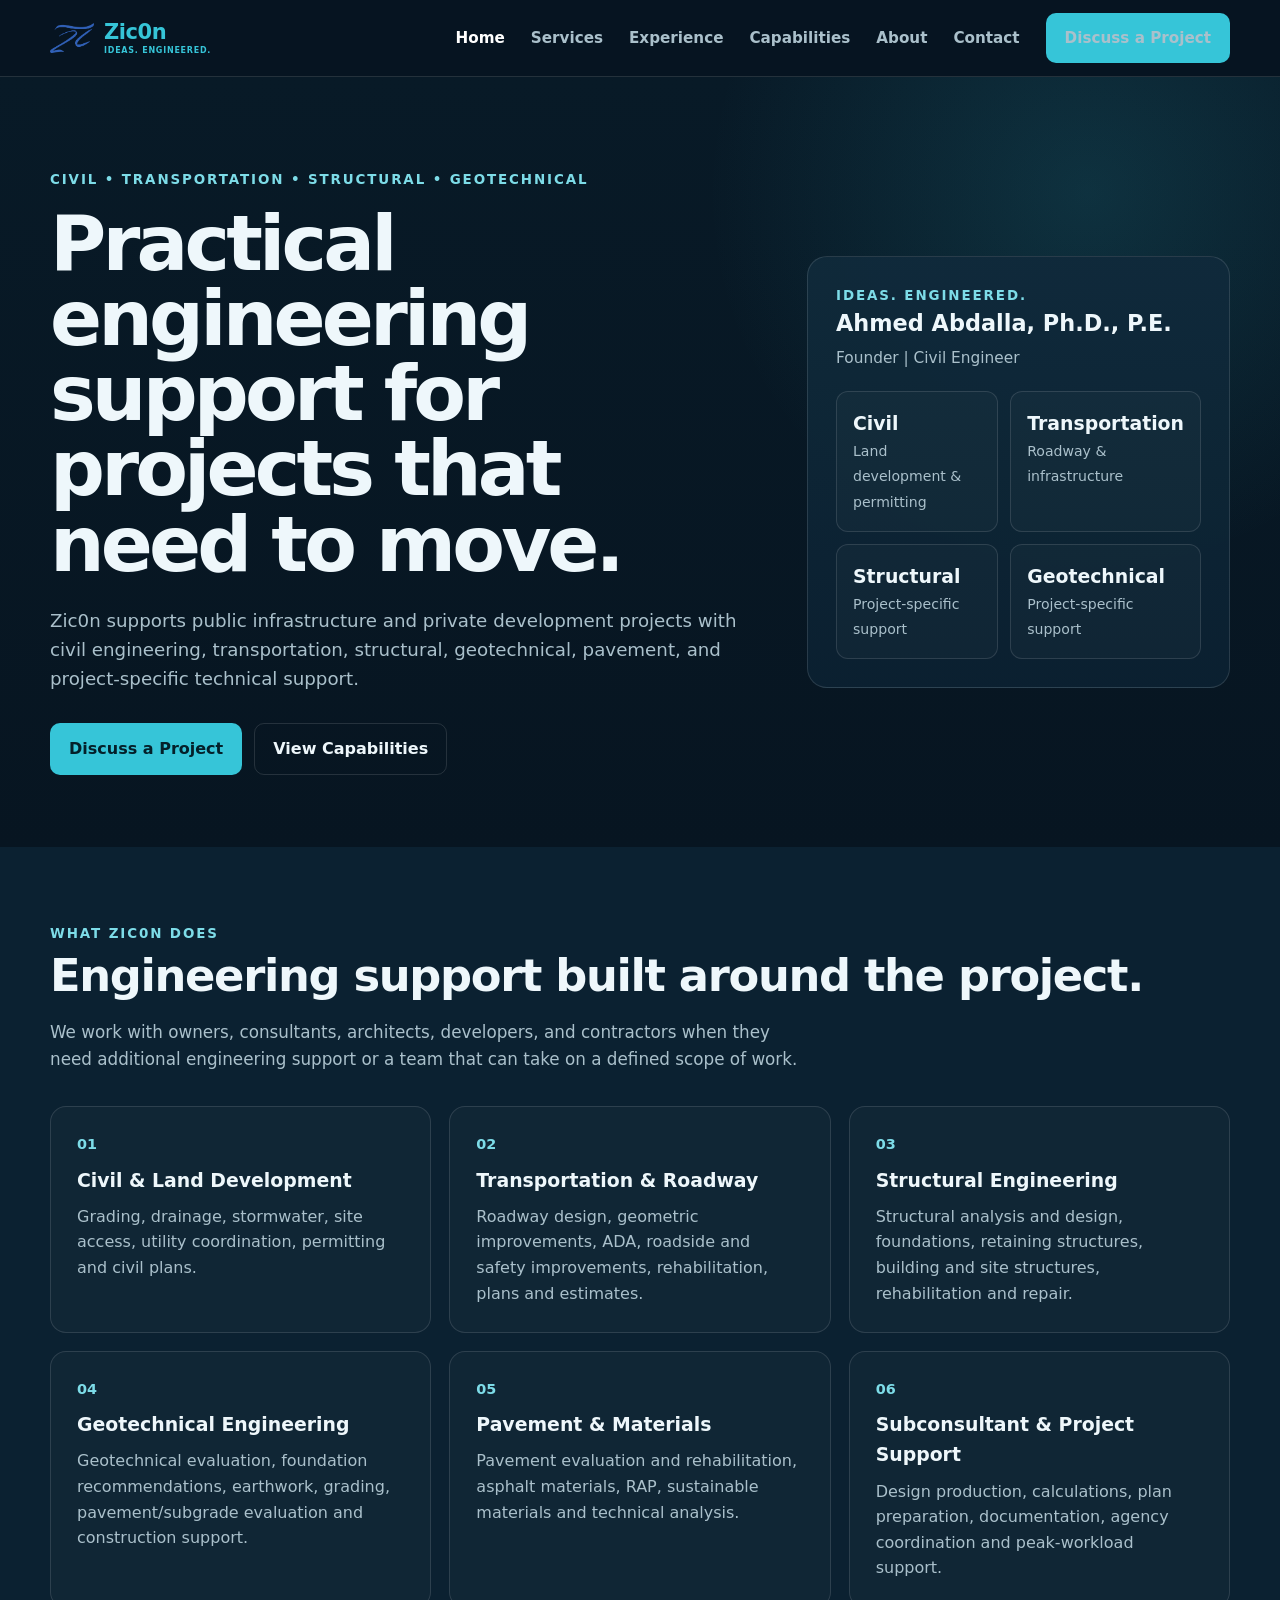
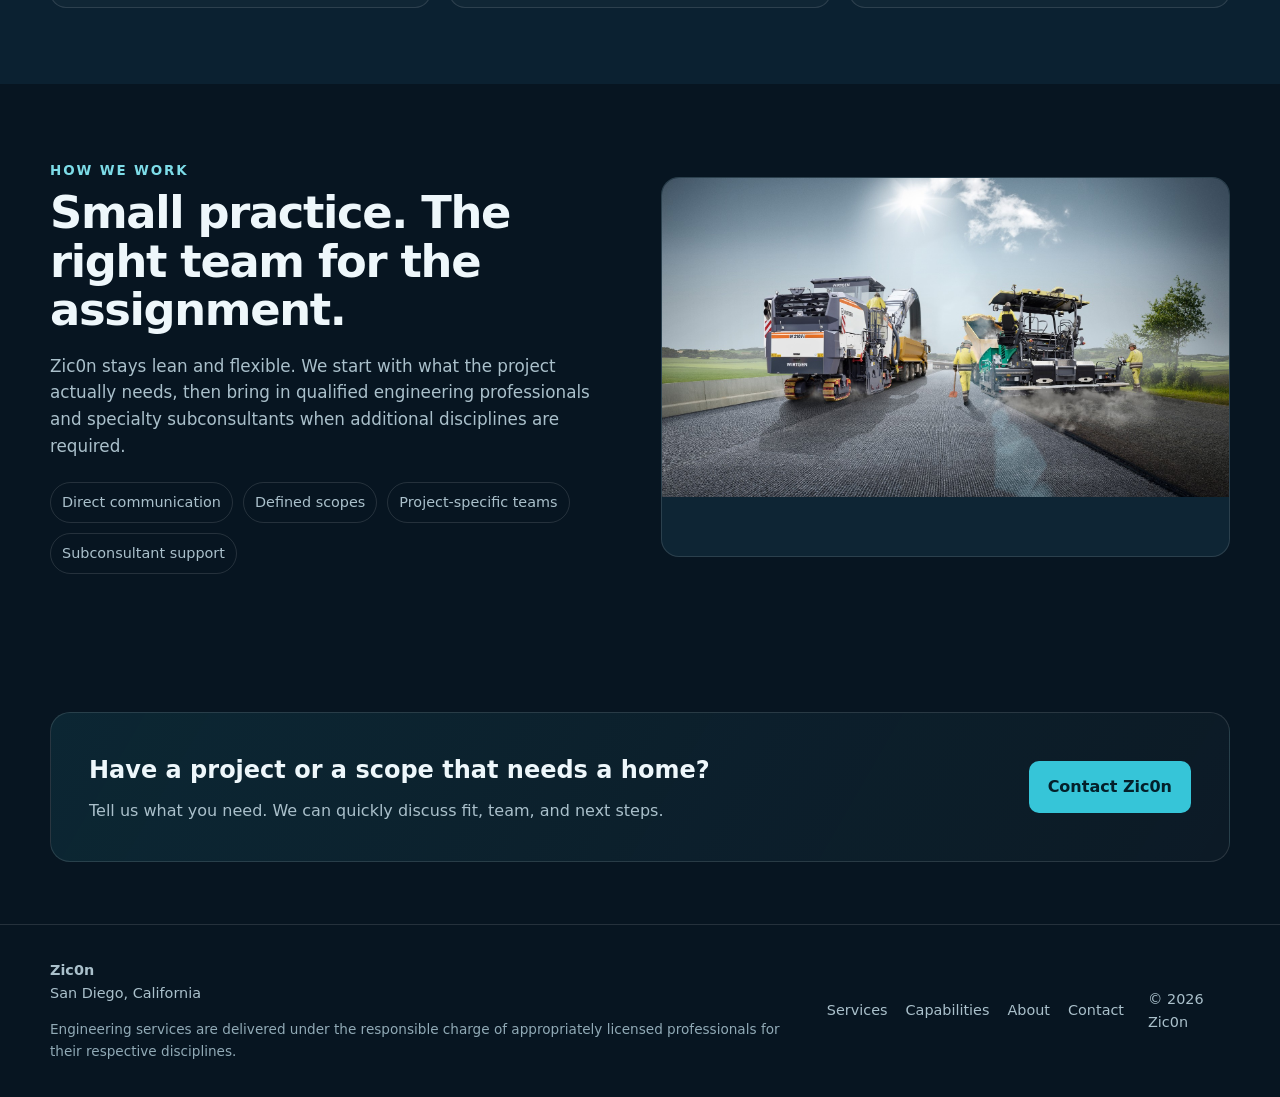
==== commit 05a96a61: "Add files via upload" ====
--- a/index.html
+++ b/index.html
@@ -3,7 +3,10 @@
 <title>Zic0n | Zic0n</title><meta name="description" content="San Diego engineering practice supporting civil, transportation, structural, geotechnical, pavement and project-specific assignments.">
 <link rel="icon" type="image/png" href="images/zic0n-logo-tile.png"><link rel="stylesheet" href="styles.css">
 </head><body><header class="nav"><div class="wrap nav-inner">
-<a class="brand brand-logo" href="index.html"><img src="images/zic0n-mark.png" alt="" aria-hidden="true"><span>Zic<span class="zero">0</span>n</span></a>
+<a class="brand brand-logo" href="index.html">
+<img src="images/zic0n-mark.png" alt="" aria-hidden="true">
+<span class="brand-copy"><span class="brand-name">Zic<span class="zero">0</span>n</span><span class="brand-tagline">Ideas. Engineered.</span></span>
+</a>
 <button class="menu-btn" aria-label="Toggle navigation" aria-expanded="false">Menu</button>
 <nav class="nav-links"><a href="index.html" aria-current="page">Home</a><a href="services.html">Services</a><a href="experience.html">Experience</a><a href="capabilities.html">Capabilities</a><a href="about.html">About</a><a href="contact.html">Contact</a><a class="btn btn-primary" href="mailto:ahmed.abdalla@zic0n.com?subject=Project%20Inquiry">Discuss a Project</a></nav>
 </div></header><main>
--- a/styles.css
+++ b/styles.css
@@ -14,3 +14,17 @@
 .cap-logo-panel img{width:160px;max-height:130px;object-fit:contain;margin-bottom:12px}
 .cap-logo-panel strong{font-size:30px;letter-spacing:-.5px}.cap-logo-panel span{color:var(--muted);margin-top:4px}
 @media(max-width:800px){.brand-logo img{width:38px;height:31px}.brand-logo>span{font-size:20px}}
+
+/* Zic0n brand lockup — consistent across all primary pages */
+.nav-inner{min-height:76px}
+.brand-logo{display:flex;align-items:center;gap:10px;line-height:1;text-decoration:none}
+.brand-logo img{width:44px;height:36px;object-fit:contain;display:block;flex:0 0 auto}
+.brand-copy{display:flex;flex-direction:column;justify-content:center;gap:4px}
+.brand-name{font-size:21px;font-weight:800;letter-spacing:-.45px;color:var(--text)}
+.brand-tagline{font-size:8px;font-weight:700;letter-spacing:.095em;text-transform:uppercase;color:var(--muted);white-space:nowrap}
+@media(max-width:800px){
+  .nav-inner{min-height:70px}
+  .brand-logo img{width:38px;height:31px}
+  .brand-name{font-size:19px}
+  .brand-tagline{font-size:7px}
+}
